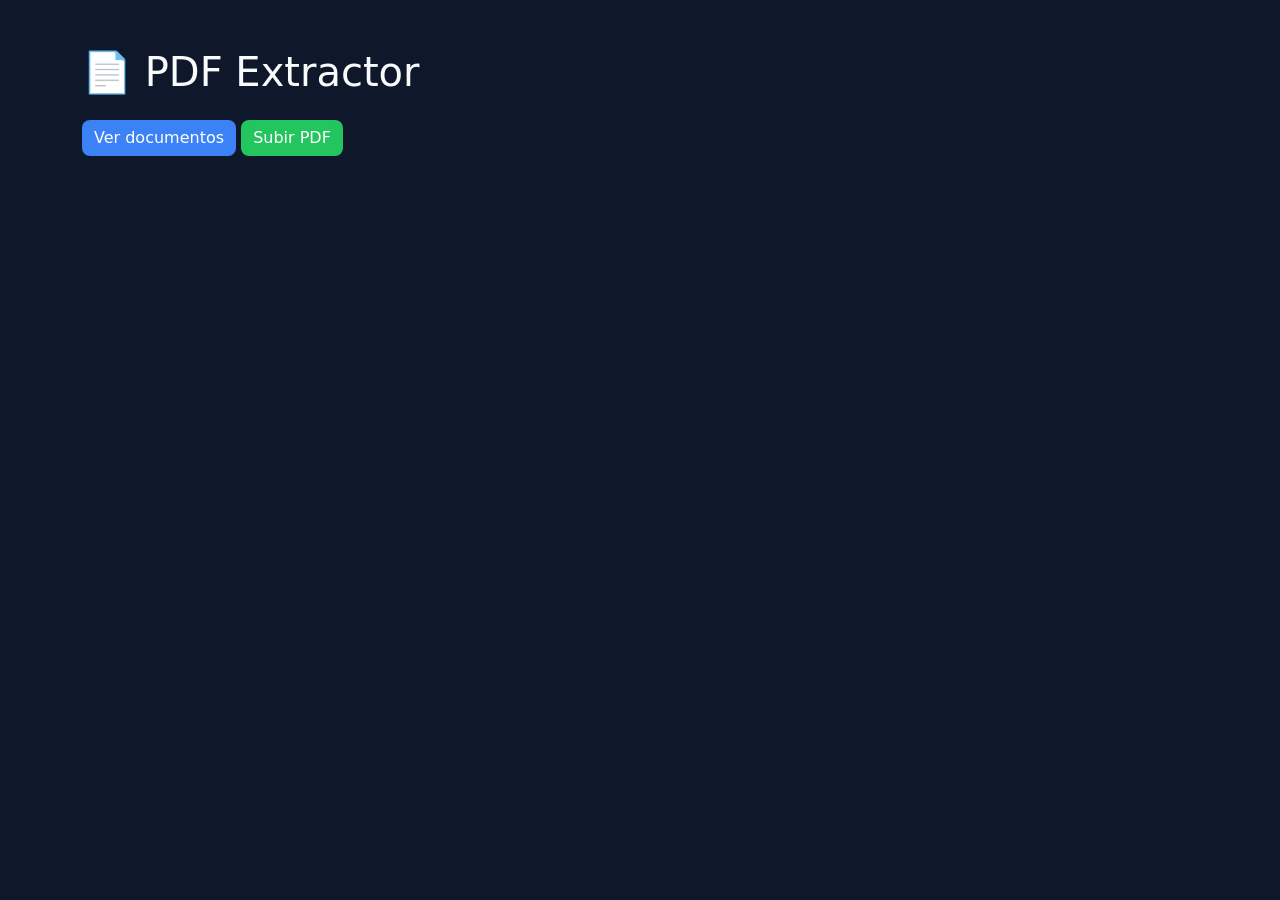
==== frontend/index.html @ f9a8a102 "frontend funcional" ====
<!DOCTYPE html>
<html>
<head>
  <title>PDF Extractor</title>
  <link href="https://cdn.jsdelivr.net/npm/bootstrap@5.3.0/dist/css/bootstrap.min.css" rel="stylesheet">
  <link rel="stylesheet" href="./css/styles.css">
</head>
<body class="container mt-5">

  <h1>📄 PDF Extractor</h1>

  <a href="documents.html" class="btn btn-primary mt-3">Ver documentos</a>
  <a href="upload.html" class="btn btn-success mt-3">Subir PDF</a>

</body>
</html>
---- frontend/css/styles.css ----
body {
  background: #0f172a;
  color: #e2e8f0;
  font-family: system-ui, Arial, sans-serif;
}

h1, h2, h3 {
  color: #f8fafc;
}

a {
  text-decoration: none;
}

.card-custom {
  background: #1e293b;
  border-radius: 12px;
  padding: 20px;
  box-shadow: 0 10px 25px rgba(0,0,0,0.3);
}

.btn-primary {
  background-color: #3b82f6;
  border: none;
}

.btn-success {
  background-color: #22c55e;
  border: none;
}

.btn-danger {
  background-color: #ef4444;
  border: none;
}

.btn {
  border-radius: 8px;
}

.table {
  color: #e2e8f0;
}

.table thead {
  background: #334155;
}

input, textarea {
  background: #1e293b !important;
  color: #e2e8f0 !important;
  border: 1px solid #334155 !important;
}

pre {
  background: #0b1220;
  padding: 15px;
  border-radius: 10px;
  color: #cbd5e1;
}
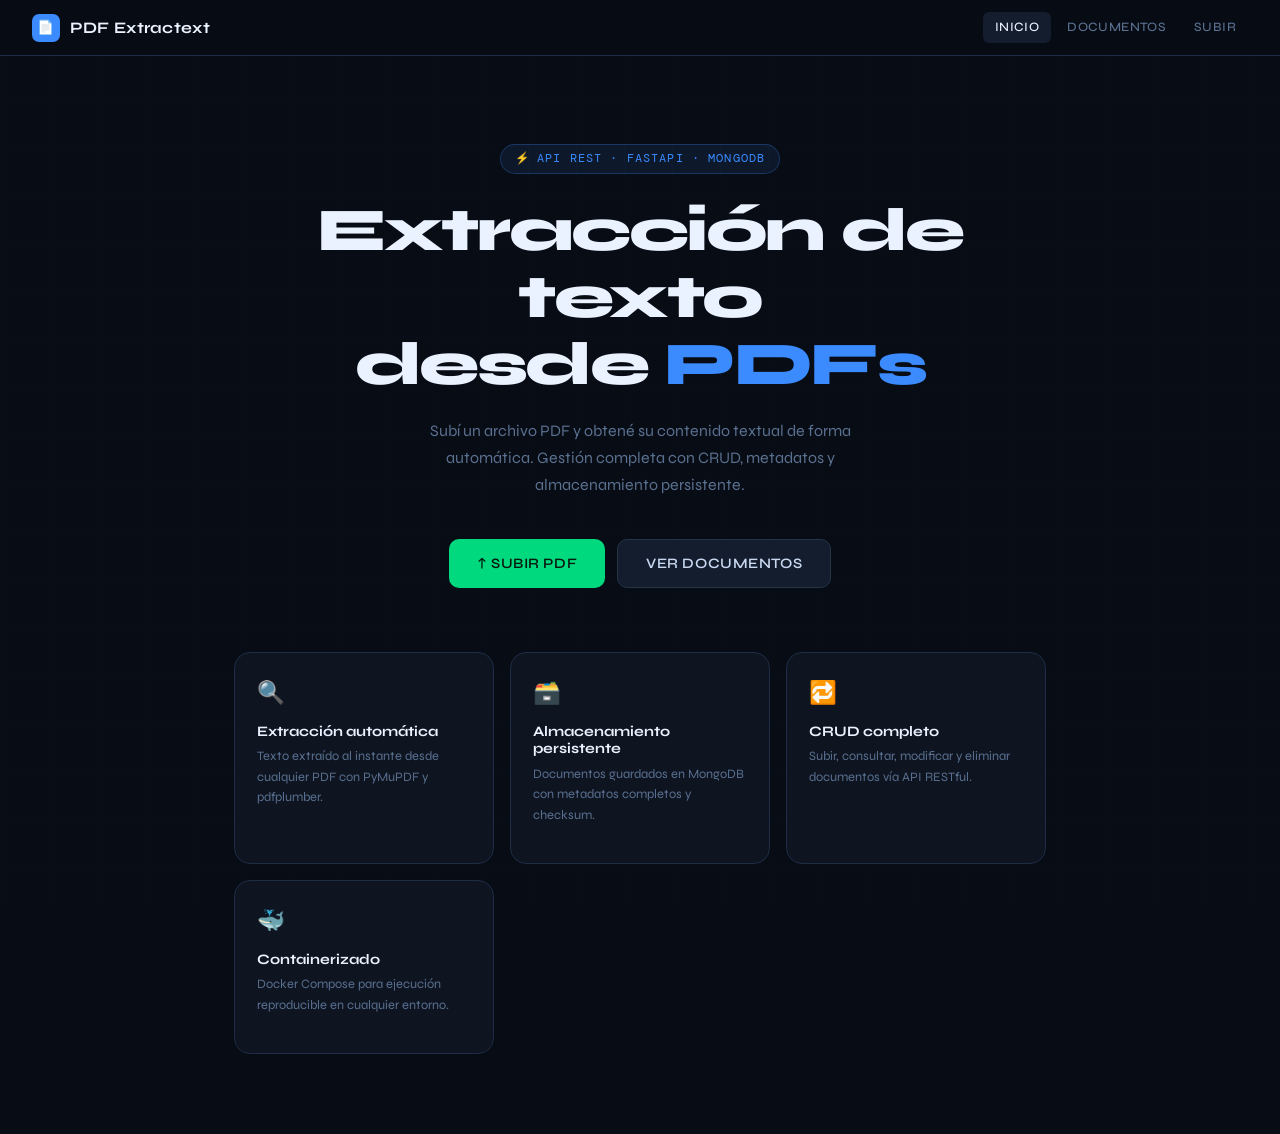
==== commit 0cfe4881: "ultimos arreglos frontend" ====
--- a/frontend/index.html
+++ b/frontend/index.html
@@ -1,16 +1,65 @@
 <!DOCTYPE html>
-<html>
+<html lang="es">
 <head>
-  <title>PDF Extractor</title>
+  <meta charset="UTF-8">
+  <meta name="viewport" content="width=device-width, initial-scale=1.0">
+  <title>PDF Extractext</title>
   <link href="https://cdn.jsdelivr.net/npm/bootstrap@5.3.0/dist/css/bootstrap.min.css" rel="stylesheet">
   <link rel="stylesheet" href="./css/styles.css">
 </head>
-<body class="container mt-5">
+<body>
 
-  <h1>📄 PDF Extractor</h1>
+  <!-- Top bar -->
+  <nav class="topbar">
+    <a href="index.html" class="topbar-brand">
+      <div class="brand-icon">📄</div>
+      PDF Extractext
+    </a>
+    <div class="topbar-nav">
+      <a href="index.html" class="active">Inicio</a>
+      <a href="documents.html">Documentos</a>
+      <a href="upload.html">Subir</a>
+    </div>
+  </nav>
 
-  <a href="documents.html" class="btn btn-primary mt-3">Ver documentos</a>
-  <a href="upload.html" class="btn btn-success mt-3">Subir PDF</a>
+  <!-- Hero -->
+  <div class="page-wrapper">
+    <div class="hero">
+      <div class="hero-badge">
+        <span>⚡</span> API REST · FastAPI · MongoDB
+      </div>
+      <h1>Extracción de texto<br>desde <span>PDFs</span></h1>
+      <p>Subí un archivo PDF y obtené su contenido textual de forma automática. Gestión completa con CRUD, metadatos y almacenamiento persistente.</p>
+      <div class="hero-actions">
+        <a href="upload.html" class="btn btn-success btn-lg">↑ Subir PDF</a>
+        <a href="documents.html" class="btn btn-secondary btn-lg">Ver documentos</a>
+      </div>
+    </div>
+
+    <!-- Feature cards -->
+    <div class="feature-grid">
+      <div class="feature-card">
+        <div class="feature-icon">🔍</div>
+        <h3>Extracción automática</h3>
+        <p>Texto extraído al instante desde cualquier PDF con PyMuPDF y pdfplumber.</p>
+      </div>
+      <div class="feature-card">
+        <div class="feature-icon">🗃️</div>
+        <h3>Almacenamiento persistente</h3>
+        <p>Documentos guardados en MongoDB con metadatos completos y checksum.</p>
+      </div>
+      <div class="feature-card">
+        <div class="feature-icon">🔁</div>
+        <h3>CRUD completo</h3>
+        <p>Subir, consultar, modificar y eliminar documentos vía API RESTful.</p>
+      </div>
+      <div class="feature-card">
+        <div class="feature-icon">🐳</div>
+        <h3>Containerizado</h3>
+        <p>Docker Compose para ejecución reproducible en cualquier entorno.</p>
+      </div>
+    </div>
+  </div>
 
 </body>
 </html>
--- a/frontend/css/styles.css
+++ b/frontend/css/styles.css
@@ -1,60 +1,632 @@
+@import url('https://fonts.googleapis.com/css2?family=DM+Mono:ital,wght@0,300;0,400;0,500;1,300&family=Syne:wght@400;500;600;700;800&display=swap');
+
+/* ──────────────────────────────────────────
+   TOKENS
+────────────────────────────────────────── */
+:root {
+  --bg:        #080c14;
+  --surface:   #0e1521;
+  --surface2:  #141d2e;
+  --border:    #1e2d45;
+  --border2:   #253347;
+  --accent:    #3b8bff;
+  --accent-dim:#1a4a8a;
+  --green:     #00d97e;
+  --green-dim: #00522f;
+  --red:       #ff4b4b;
+  --red-dim:   #5a1010;
+  --text:      #c8d8f0;
+  --text-muted:#5a7090;
+  --text-dim:  #3a5070;
+  --white:     #eaf2ff;
+  --mono:      'DM Mono', monospace;
+  --sans:      'Syne', sans-serif;
+  --radius:    10px;
+  --radius-lg: 16px;
+  --shadow:    0 4px 24px rgba(0,0,0,.55);
+  --shadow-lg: 0 12px 48px rgba(0,0,0,.7);
+  --transition: .18s cubic-bezier(.4,0,.2,1);
+}
+
+/* ──────────────────────────────────────────
+   RESET & BASE
+────────────────────────────────────────── */
+*, *::before, *::after { box-sizing: border-box; margin: 0; padding: 0; }
+
+html { scroll-behavior: smooth; }
+
 body {
-  background: #0f172a;
-  color: #e2e8f0;
-  font-family: system-ui, Arial, sans-serif;
-}
-
-h1, h2, h3 {
-  color: #f8fafc;
-}
-
-a {
+  background: var(--bg);
+  color: var(--text);
+  font-family: var(--sans);
+  min-height: 100vh;
+  line-height: 1.6;
+  -webkit-font-smoothing: antialiased;
+}
+
+/* subtle grid texture */
+body::before {
+  content: '';
+  position: fixed;
+  inset: 0;
+  background-image:
+    linear-gradient(rgba(59,139,255,.025) 1px, transparent 1px),
+    linear-gradient(90deg, rgba(59,139,255,.025) 1px, transparent 1px);
+  background-size: 48px 48px;
+  pointer-events: none;
+  z-index: 0;
+}
+
+/* ──────────────────────────────────────────
+   LAYOUT WRAPPER
+────────────────────────────────────────── */
+.page-wrapper {
+  position: relative;
+  z-index: 1;
+  max-width: 860px;
+  margin: 0 auto;
+  padding: 48px 24px 80px;
+}
+
+/* ──────────────────────────────────────────
+   NAVBAR / TOP BAR
+────────────────────────────────────────── */
+.topbar {
+  position: fixed;
+  top: 0; left: 0; right: 0;
+  z-index: 100;
+  display: flex;
+  align-items: center;
+  justify-content: space-between;
+  padding: 0 32px;
+  height: 56px;
+  background: rgba(8,12,20,.85);
+  backdrop-filter: blur(20px);
+  border-bottom: 1px solid var(--border);
+}
+
+.topbar-brand {
+  display: flex;
+  align-items: center;
+  gap: 10px;
+  font-family: var(--sans);
+  font-weight: 700;
+  font-size: 1rem;
+  color: var(--white);
   text-decoration: none;
-}
-
-.card-custom {
-  background: #1e293b;
-  border-radius: 12px;
-  padding: 20px;
-  box-shadow: 0 10px 25px rgba(0,0,0,0.3);
-}
+  letter-spacing: .01em;
+}
+
+.topbar-brand .brand-icon {
+  width: 28px; height: 28px;
+  background: var(--accent);
+  border-radius: 7px;
+  display: grid; place-items: center;
+  font-size: .85rem;
+  color: #fff;
+}
+
+.topbar-nav {
+  display: flex;
+  gap: 4px;
+}
+
+.topbar-nav a {
+  font-size: .8rem;
+  font-weight: 500;
+  color: var(--text-muted);
+  text-decoration: none;
+  padding: 5px 12px;
+  border-radius: 6px;
+  transition: color var(--transition), background var(--transition);
+  letter-spacing: .03em;
+  text-transform: uppercase;
+}
+
+.topbar-nav a:hover,
+.topbar-nav a.active {
+  color: var(--white);
+  background: var(--surface2);
+}
+
+/* ──────────────────────────────────────────
+   PAGE HEADER
+────────────────────────────────────────── */
+.page-header {
+  padding-top: 80px;
+  margin-bottom: 40px;
+}
+
+.page-header .eyebrow {
+  font-family: var(--mono);
+  font-size: .72rem;
+  color: var(--accent);
+  letter-spacing: .12em;
+  text-transform: uppercase;
+  margin-bottom: 10px;
+  opacity: .9;
+}
+
+.page-header h1 {
+  font-size: clamp(1.9rem, 4vw, 2.6rem);
+  font-weight: 800;
+  color: var(--white);
+  letter-spacing: -.03em;
+  line-height: 1.15;
+}
+
+.page-header p {
+  margin-top: 10px;
+  font-size: .95rem;
+  color: var(--text-muted);
+  max-width: 520px;
+}
+
+/* ──────────────────────────────────────────
+   CARD
+────────────────────────────────────────── */
+.card {
+  background: var(--surface);
+  border: 1px solid var(--border);
+  border-radius: var(--radius-lg);
+  padding: 32px;
+  box-shadow: var(--shadow);
+  transition: border-color var(--transition);
+}
+
+.card:hover { border-color: var(--border2); }
+
+/* ──────────────────────────────────────────
+   BUTTONS
+────────────────────────────────────────── */
+.btn {
+  display: inline-flex;
+  align-items: center;
+  gap: 7px;
+  font-family: var(--sans);
+  font-size: .82rem;
+  font-weight: 600;
+  letter-spacing: .04em;
+  text-transform: uppercase;
+  padding: 9px 18px;
+  border-radius: var(--radius);
+  border: none;
+  cursor: pointer;
+  text-decoration: none;
+  transition: opacity var(--transition), transform var(--transition), box-shadow var(--transition);
+  white-space: nowrap;
+}
+
+.btn:hover { opacity: .88; transform: translateY(-1px); }
+.btn:active { opacity: 1; transform: translateY(0); }
 
 .btn-primary {
-  background-color: #3b82f6;
-  border: none;
+  background: var(--accent);
+  color: #fff;
+  box-shadow: 0 0 0 0 rgba(59,139,255,0);
+}
+.btn-primary:hover {
+  box-shadow: 0 0 20px rgba(59,139,255,.35);
 }
 
 .btn-success {
-  background-color: #22c55e;
-  border: none;
-}
+  background: var(--green);
+  color: #071a0f;
+  box-shadow: 0 0 0 0 rgba(0,217,126,0);
+}
+.btn-success:hover {
+  box-shadow: 0 0 20px rgba(0,217,126,.3);
+}
+
+.btn-secondary {
+  background: var(--surface2);
+  color: var(--text);
+  border: 1px solid var(--border2);
+}
+.btn-secondary:hover { background: var(--border); }
 
 .btn-danger {
-  background-color: #ef4444;
-  border: none;
-}
-
-.btn {
+  background: transparent;
+  color: var(--red);
+  border: 1px solid var(--red-dim);
+}
+.btn-danger:hover {
+  background: var(--red-dim);
+  border-color: var(--red);
+}
+
+.btn-info {
+  background: var(--accent-dim);
+  color: var(--accent);
+  border: 1px solid rgba(59,139,255,.25);
+}
+.btn-info:hover {
+  background: rgba(59,139,255,.2);
+  border-color: var(--accent);
+}
+
+.btn-sm {
+  font-size: .75rem;
+  padding: 6px 12px;
+}
+
+.btn-lg {
+  font-size: .9rem;
+  padding: 13px 28px;
+}
+
+/* ──────────────────────────────────────────
+   FORMS
+────────────────────────────────────────── */
+.form-group {
+  margin-bottom: 20px;
+}
+
+.form-label {
+  display: block;
+  font-family: var(--mono);
+  font-size: .73rem;
+  color: var(--text-muted);
+  letter-spacing: .08em;
+  text-transform: uppercase;
+  margin-bottom: 8px;
+}
+
+.form-control {
+  width: 100%;
+  background: var(--surface2) !important;
+  color: var(--white) !important;
+  border: 1px solid var(--border2) !important;
+  border-radius: var(--radius) !important;
+  padding: 11px 14px !important;
+  font-family: var(--sans) !important;
+  font-size: .9rem !important;
+  transition: border-color var(--transition), box-shadow var(--transition) !important;
+  outline: none !important;
+}
+
+.form-control:focus {
+  border-color: var(--accent) !important;
+  box-shadow: 0 0 0 3px rgba(59,139,255,.15) !important;
+}
+
+.form-control::placeholder { color: var(--text-dim) !important; }
+
+/* File input */
+input[type="file"].form-control {
+  padding: 9px 14px !important;
+  cursor: pointer;
+}
+input[type="file"].form-control::-webkit-file-upload-button {
+  background: var(--accent-dim);
+  color: var(--accent);
+  border: 1px solid rgba(59,139,255,.3);
+  border-radius: 6px;
+  padding: 4px 12px;
+  font-family: var(--sans);
+  font-size: .78rem;
+  font-weight: 600;
+  cursor: pointer;
+  margin-right: 12px;
+  transition: background var(--transition);
+}
+input[type="file"].form-control::-webkit-file-upload-button:hover {
+  background: rgba(59,139,255,.2);
+}
+
+/* ──────────────────────────────────────────
+   TABLE
+────────────────────────────────────────── */
+.table-wrap {
+  border: 1px solid var(--border);
+  border-radius: var(--radius-lg);
+  overflow: hidden;
+}
+
+.table {
+  width: 100%;
+  border-collapse: collapse;
+  font-size: .875rem;
+  color: var(--text);
+}
+
+.table thead tr {
+  background: var(--surface2);
+}
+
+.table th {
+  font-family: var(--mono);
+  font-size: .7rem;
+  font-weight: 500;
+  letter-spacing: .1em;
+  text-transform: uppercase;
+  color: var(--text-muted);
+  padding: 13px 18px;
+  border-bottom: 1px solid var(--border);
+  text-align: left;
+}
+
+.table td {
+  padding: 14px 18px;
+  border-bottom: 1px solid var(--border);
+  vertical-align: middle;
+}
+
+.table tbody tr:last-child td { border-bottom: none; }
+
+.table tbody tr {
+  transition: background var(--transition);
+}
+.table tbody tr:hover { background: var(--surface2); }
+
+.table-actions {
+  display: flex;
+  gap: 8px;
+}
+
+/* ──────────────────────────────────────────
+   ALERTS / MESSAGES
+────────────────────────────────────────── */
+.alert {
+  display: flex;
+  align-items: center;
+  gap: 10px;
+  padding: 13px 18px;
+  border-radius: var(--radius);
+  font-size: .875rem;
+  font-weight: 500;
+  border: 1px solid transparent;
+  animation: fadeIn .25s ease;
+}
+
+.alert-success {
+  background: rgba(0,217,126,.08);
+  border-color: rgba(0,217,126,.2);
+  color: var(--green);
+}
+
+.alert-error {
+  background: rgba(255,75,75,.08);
+  border-color: rgba(255,75,75,.2);
+  color: var(--red);
+}
+
+@keyframes fadeIn {
+  from { opacity: 0; transform: translateY(-6px); }
+  to   { opacity: 1; transform: translateY(0); }
+}
+
+/* ──────────────────────────────────────────
+   DETAIL PAGE
+────────────────────────────────────────── */
+.detail-meta {
+  display: flex;
+  flex-wrap: wrap;
+  gap: 16px;
+  margin-bottom: 28px;
+}
+
+.meta-chip {
+  display: flex;
+  align-items: center;
+  gap: 8px;
+  background: var(--surface2);
+  border: 1px solid var(--border2);
   border-radius: 8px;
-}
-
-.table {
-  color: #e2e8f0;
-}
-
-.table thead {
-  background: #334155;
-}
-
-input, textarea {
-  background: #1e293b !important;
-  color: #e2e8f0 !important;
-  border: 1px solid #334155 !important;
-}
+  padding: 8px 14px;
+}
+
+.meta-chip .meta-label {
+  font-family: var(--mono);
+  font-size: .68rem;
+  letter-spacing: .09em;
+  text-transform: uppercase;
+  color: var(--text-muted);
+}
+
+.meta-chip .meta-value {
+  font-family: var(--mono);
+  font-size: .8rem;
+  color: var(--white);
+  word-break: break-all;
+}
+
+.extracted-text-wrap {
+  background: var(--surface);
+  border: 1px solid var(--border);
+  border-radius: var(--radius-lg);
+  overflow: hidden;
+}
+
+.extracted-text-header {
+  display: flex;
+  align-items: center;
+  justify-content: space-between;
+  padding: 12px 18px;
+  background: var(--surface2);
+  border-bottom: 1px solid var(--border);
+}
+
+.extracted-text-header span {
+  font-family: var(--mono);
+  font-size: .72rem;
+  letter-spacing: .09em;
+  text-transform: uppercase;
+  color: var(--text-muted);
+}
+
+.extracted-text-header .dot-group {
+  display: flex; gap: 5px;
+}
+
+.dot {
+  width: 10px; height: 10px;
+  border-radius: 50%;
+}
+.dot-red    { background: #ff5f57; }
+.dot-yellow { background: #febc2e; }
+.dot-green  { background: #28c840; }
 
 pre {
-  background: #0b1220;
-  padding: 15px;
-  border-radius: 10px;
-  color: #cbd5e1;
+  background: transparent;
+  padding: 22px 22px;
+  border-radius: 0;
+  color: var(--text);
+  font-family: var(--mono);
+  font-size: .82rem;
+  line-height: 1.75;
+  white-space: pre-wrap;
+  word-break: break-word;
+  max-height: 520px;
+  overflow-y: auto;
+}
+
+pre::-webkit-scrollbar { width: 5px; }
+pre::-webkit-scrollbar-track { background: transparent; }
+pre::-webkit-scrollbar-thumb { background: var(--border2); border-radius: 99px; }
+
+/* ──────────────────────────────────────────
+   HERO (index)
+────────────────────────────────────────── */
+.hero {
+  padding-top: 96px;
+  text-align: center;
+}
+
+.hero-badge {
+  display: inline-flex;
+  align-items: center;
+  gap: 7px;
+  background: rgba(59,139,255,.1);
+  border: 1px solid rgba(59,139,255,.25);
+  color: var(--accent);
+  font-family: var(--mono);
+  font-size: .72rem;
+  letter-spacing: .1em;
+  text-transform: uppercase;
+  padding: 5px 14px;
+  border-radius: 99px;
+  margin-bottom: 24px;
+}
+
+.hero h1 {
+  font-size: clamp(2.4rem, 6vw, 3.8rem);
+  font-weight: 800;
+  color: var(--white);
+  letter-spacing: -.04em;
+  line-height: 1.1;
+  margin-bottom: 18px;
+}
+
+.hero h1 span {
+  color: var(--accent);
+}
+
+.hero p {
+  font-size: 1rem;
+  color: var(--text-muted);
+  max-width: 480px;
+  margin: 0 auto 40px;
+  line-height: 1.7;
+}
+
+.hero-actions {
+  display: flex;
+  gap: 12px;
+  justify-content: center;
+  flex-wrap: wrap;
+}
+
+.feature-grid {
+  display: grid;
+  grid-template-columns: repeat(auto-fit, minmax(220px, 1fr));
+  gap: 16px;
+  margin-top: 64px;
+  text-align: left;
+}
+
+.feature-card {
+  background: var(--surface);
+  border: 1px solid var(--border);
+  border-radius: var(--radius-lg);
+  padding: 22px;
+  transition: border-color var(--transition), transform var(--transition);
+}
+
+.feature-card:hover {
+  border-color: var(--border2);
+  transform: translateY(-2px);
+}
+
+.feature-icon {
+  font-size: 1.4rem;
+  margin-bottom: 12px;
+}
+
+.feature-card h3 {
+  font-size: .9rem;
+  font-weight: 700;
+  color: var(--white);
+  margin-bottom: 6px;
+}
+
+.feature-card p {
+  font-size: .8rem;
+  color: var(--text-muted);
+  line-height: 1.6;
+}
+
+/* ──────────────────────────────────────────
+   DIVIDER
+────────────────────────────────────────── */
+.divider {
+  height: 1px;
+  background: var(--border);
+  margin: 32px 0;
+}
+
+/* ──────────────────────────────────────────
+   SPINNER
+────────────────────────────────────────── */
+.spinner {
+  display: inline-block;
+  width: 16px; height: 16px;
+  border: 2px solid var(--border2);
+  border-top-color: var(--accent);
+  border-radius: 50%;
+  animation: spin .6s linear infinite;
+}
+
+@keyframes spin { to { transform: rotate(360deg); } }
+
+/* ──────────────────────────────────────────
+   EMPTY STATE
+────────────────────────────────────────── */
+.empty-state {
+  text-align: center;
+  padding: 60px 20px;
+  color: var(--text-muted);
+}
+
+.empty-state .empty-icon {
+  font-size: 2.5rem;
+  margin-bottom: 14px;
+  opacity: .4;
+}
+
+.empty-state p {
+  font-size: .9rem;
+  margin-bottom: 20px;
+}
+
+/* ──────────────────────────────────────────
+   RESPONSIVE
+────────────────────────────────────────── */
+@media (max-width: 600px) {
+  .topbar { padding: 0 16px; }
+  .page-wrapper { padding: 48px 16px 60px; }
+  .card { padding: 22px; }
+  .topbar-nav a { padding: 5px 8px; font-size: .75rem; }
+  .table th, .table td { padding: 11px 12px; }
+  .detail-meta { flex-direction: column; }
 }
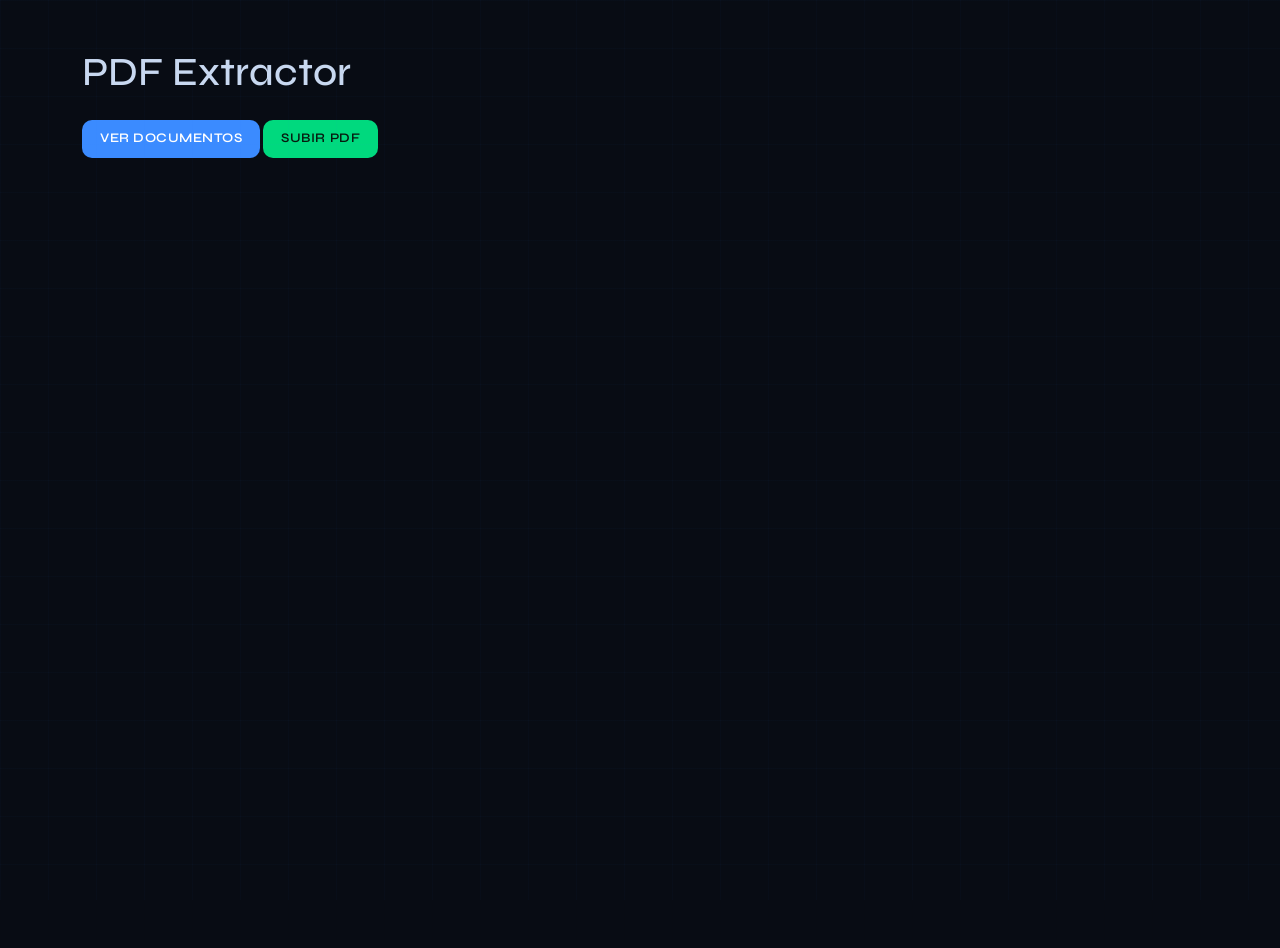
==== commit d60ac8d9: "se arregló el frontend" ====
--- a/frontend/index.html
+++ b/frontend/index.html
@@ -1,65 +1,16 @@
 <!DOCTYPE html>
-<html lang="es">
+<html>
 <head>
-  <meta charset="UTF-8">
-  <meta name="viewport" content="width=device-width, initial-scale=1.0">
-  <title>PDF Extractext</title>
+  <title>PDF Extractor</title>
   <link href="https://cdn.jsdelivr.net/npm/bootstrap@5.3.0/dist/css/bootstrap.min.css" rel="stylesheet">
   <link rel="stylesheet" href="./css/styles.css">
 </head>
-<body>
+<body class="container mt-5">
 
-  <!-- Top bar -->
-  <nav class="topbar">
-    <a href="index.html" class="topbar-brand">
-      <div class="brand-icon">📄</div>
-      PDF Extractext
-    </a>
-    <div class="topbar-nav">
-      <a href="index.html" class="active">Inicio</a>
-      <a href="documents.html">Documentos</a>
-      <a href="upload.html">Subir</a>
-    </div>
-  </nav>
+  <h1> PDF Extractor</h1>
 
-  <!-- Hero -->
-  <div class="page-wrapper">
-    <div class="hero">
-      <div class="hero-badge">
-        <span>⚡</span> API REST · FastAPI · MongoDB
-      </div>
-      <h1>Extracción de texto<br>desde <span>PDFs</span></h1>
-      <p>Subí un archivo PDF y obtené su contenido textual de forma automática. Gestión completa con CRUD, metadatos y almacenamiento persistente.</p>
-      <div class="hero-actions">
-        <a href="upload.html" class="btn btn-success btn-lg">↑ Subir PDF</a>
-        <a href="documents.html" class="btn btn-secondary btn-lg">Ver documentos</a>
-      </div>
-    </div>
-
-    <!-- Feature cards -->
-    <div class="feature-grid">
-      <div class="feature-card">
-        <div class="feature-icon">🔍</div>
-        <h3>Extracción automática</h3>
-        <p>Texto extraído al instante desde cualquier PDF con PyMuPDF y pdfplumber.</p>
-      </div>
-      <div class="feature-card">
-        <div class="feature-icon">🗃️</div>
-        <h3>Almacenamiento persistente</h3>
-        <p>Documentos guardados en MongoDB con metadatos completos y checksum.</p>
-      </div>
-      <div class="feature-card">
-        <div class="feature-icon">🔁</div>
-        <h3>CRUD completo</h3>
-        <p>Subir, consultar, modificar y eliminar documentos vía API RESTful.</p>
-      </div>
-      <div class="feature-card">
-        <div class="feature-icon">🐳</div>
-        <h3>Containerizado</h3>
-        <p>Docker Compose para ejecución reproducible en cualquier entorno.</p>
-      </div>
-    </div>
-  </div>
+  <a href="documents.html" class="btn btn-primary mt-3">Ver documentos</a>
+  <a href="upload.html" class="btn btn-success mt-3">Subir PDF</a>
 
 </body>
 </html>
